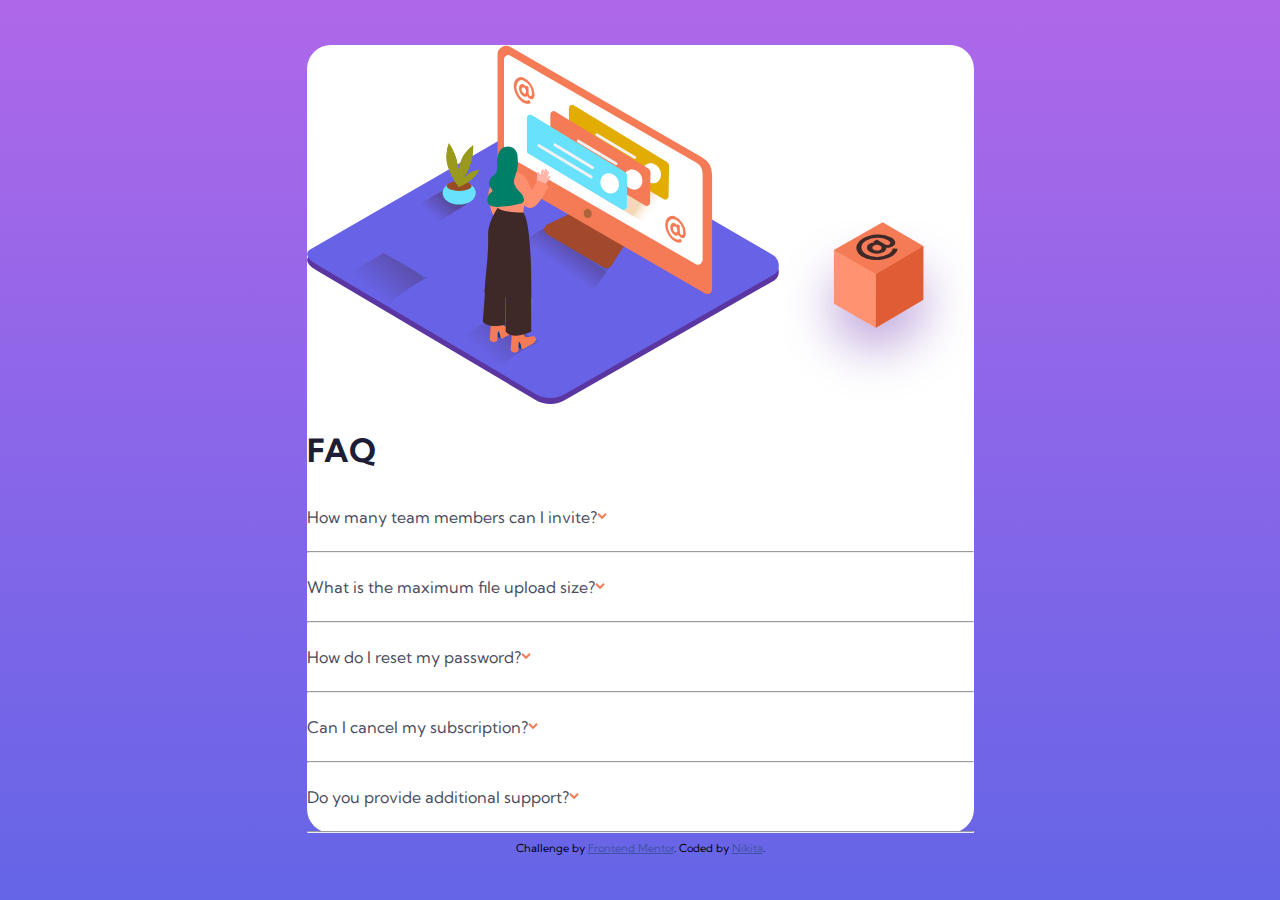
==== faq-accordion-card-main/faq-accordion-card-main/index.html @ f91aa48c "Add files via upload" ====
<!DOCTYPE html>
<html lang="en">
<head>
  <meta charset="UTF-8">
  <meta name="viewport" content="width=device-width, initial-scale=1.0"> <!-- displays site properly based on user's device -->

  <link rel="icon" type="image/png" sizes="32x32" href="./images/favicon-32x32.png">
  <link rel="stylesheet" href="./css/style.css">
  <title>Frontend Mentor | FAQ Accordion Card</title>
  <link rel="preconnect" href="https://fonts.googleapis.com">
  <link rel="preconnect" href="https://fonts.gstatic.com" crossorigin>
  <link href="https://fonts.googleapis.com/css2?family=Kumbh+Sans:wght@400;700&display=swap" rel="stylesheet">
</head>
<body>
  <main>
    <div class="panel">
      <div class="image">
        <picture>
          <source media="(max-width: 375px)" srcset="images\illustration-woman-online-mobile.svg">
          <img src="images\illustration-woman-online-desktop.svg" alt="woman starting at a screen.">
        </picture>
        <picture>
          <source media="(min-width: 375px)" srcset="./images/illustration-box-desktop.svg">
          <img src="">
        </picture>
      </div>
      <div class="info">
        <h1>FAQ</h1>
        <article>
          <div class="flex" id="question-1">
            <p class="question">How many team members can I invite?</p>
            <img id="arrow-1" src="./images/icon-arrow-down.svg" alt="arrow-down.">
          </div>
          <hr>
        </article>
        <article>
          <div class="flex" id="question-2">
            <p class="question">What is the maximum file upload size?</p>
            <img id="arrow-2" src="./images/icon-arrow-down.svg" alt="arrow-down.">
          </div>
          <hr>
        </article>
        <article>
          <div class="flex" id="question-3">
            <p class="question">How do I reset my password?</p>
            <img id="arrow-3" src="./images/icon-arrow-down.svg" alt="arrow-down.">
          </div>
          <hr>
        </article>
        <article>
          <div class="flex" id="question-4">
            <p class="question">Can I cancel my subscription?</p>
            <img id="arrow-4" src="./images/icon-arrow-down.svg" alt="arrow-down.">
          </div>
          <hr>
        </article>
        <article>
          <div class="flex" id="question-5">
            <p class="question">Do you provide additional support?</p>
            <img id="arrow-5" src="./images/icon-arrow-down.svg" alt="arrow-down.">
          </div>
          <hr>
        </article>

      </div>
    </div>
  </main>
  <!--You can invite up to 2 additional users on the Free plan. There is no limit on
  team members for the Premium plan.
  No more than 2GB. All files in your account must fit your allotted storage space.

  Click “Forgot password” from the login page or “Change password” from your profile page.
  A reset link will be emailed to you.


  Yes! Send us a message and we’ll process your request no questions asked.


  Chat and email support is available 24/7. Phone lines are open during normal business hours.-->
  <footer>
    <div class="attribution">
      Challenge by <a href="https://www.frontendmentor.io?ref=challenge" target="_blank">Frontend Mentor</a>.
      Coded by <a href="https://www.frontendmentor.io/profile/tossik8">Nikita</a>.
    </div>
  </footer>

</body>
</html>
---- faq-accordion-card-main/faq-accordion-card-main/css/style.css ----
* {
  box-sizing: border-box;
}

body {
  margin: 0;
  display: flex;
  flex-direction: column;
  min-height: 100vh;
  justify-content: center;
  align-items: center;
  font-family: "Kumbh Sans", sans-serif;
  background: linear-gradient(hsl(273deg, 75%, 66%), hsl(240deg, 73%, 65%)) no-repeat;
}
body main .panel {
  background-color: hsl(0deg, 0%, 100%);
  border-radius: 1.5rem;
}
body main .panel .info h1 {
  color: hsl(238deg, 29%, 16%);
}
body main .panel .info article .flex {
  display: flex;
}
body main .panel .info article .flex img {
  -o-object-fit: contain;
     object-fit: contain;
}
body main .panel .info article .flex .question {
  color: hsl(237deg, 12%, 33%);
  font-weight: 400;
}
body main .panel .info article .flex .question.bold {
  font-weight: 700;
}
body main .panel .info article .flex .question:hover {
  color: hsl(14deg, 88%, 65%);
  cursor: pointer;
}
body main .panel .info article .answer {
  color: hsl(240deg, 6%, 50%);
}
body main .panel .info article hr {
  background-color: hsl(240deg, 5%, 91%);
}
body footer .attribution {
  font-size: 11px;
  text-align: center;
}
body footer .attribution a {
  color: hsl(228deg, 45%, 44%);
}

@media screen and (max-width: 375px) {
  body main .panel {
    display: flex;
    flex-direction: column;
    justify-content: center;
    padding: 0 1.5rem 3rem;
  }
  body main .panel .image {
    background: url(../images/bg-pattern-mobile.svg) no-repeat;
    position: relative;
    background-position: top left 49%;
    width: 100%;
  }
  body main .panel .image img {
    position: relative;
    left: 10%;
    top: -7rem;
    width: 15rem;
  }
  body main .panel .info h1 {
    margin-top: -3.5rem;
    text-align: center;
    font-size: 2.1rem;
  }
}/*# sourceMappingURL=style.css.map */
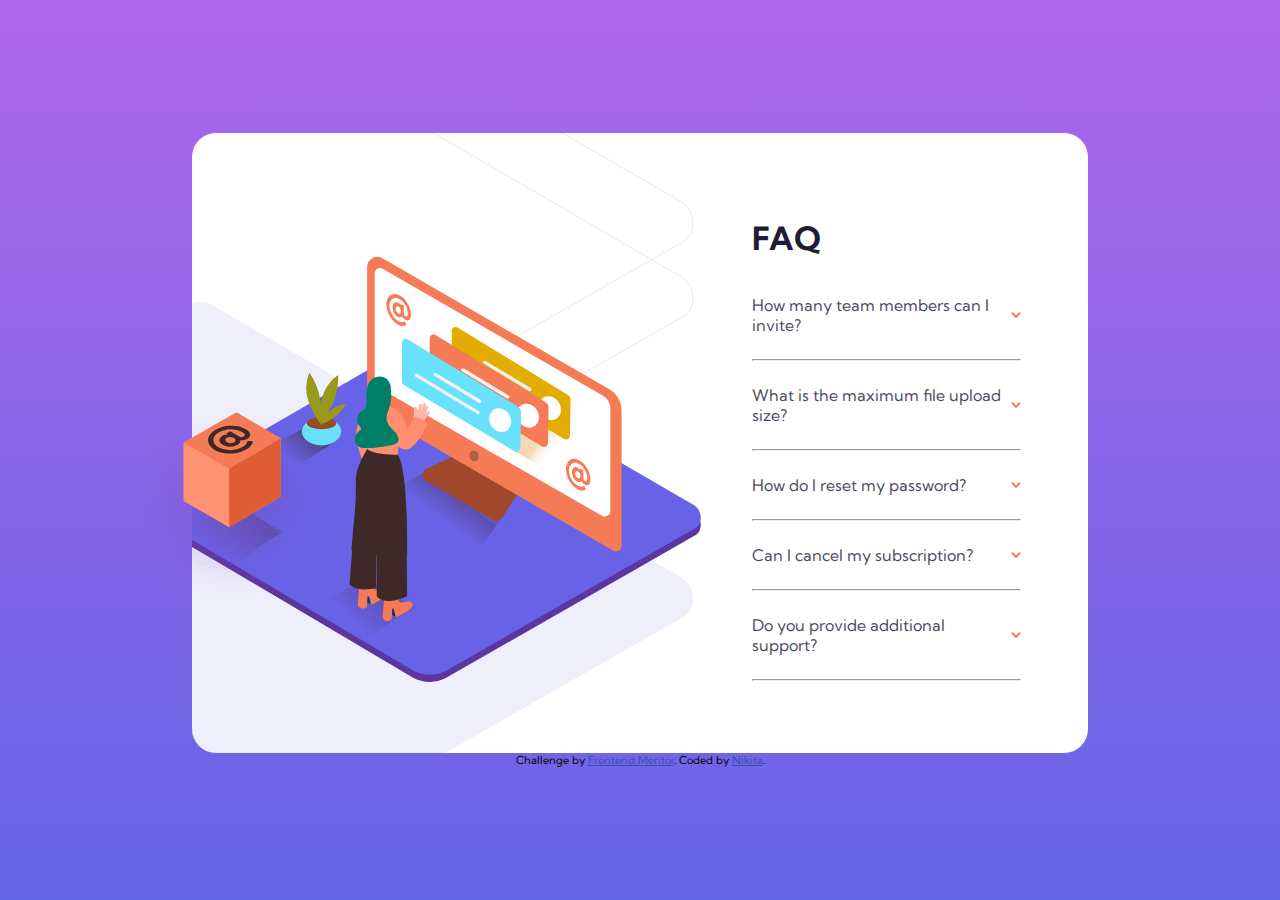
==== commit 17091d08: "Add files via upload" ====
--- a/faq-accordion-card-main/faq-accordion-card-main/index.html
+++ b/faq-accordion-card-main/faq-accordion-card-main/index.html
@@ -3,7 +3,7 @@
 <head>
   <meta charset="UTF-8">
   <meta name="viewport" content="width=device-width, initial-scale=1.0"> <!-- displays site properly based on user's device -->
-
+  <script src="./js/scripts.js"></script>
   <link rel="icon" type="image/png" sizes="32x32" href="./images/favicon-32x32.png">
   <link rel="stylesheet" href="./css/style.css">
   <title>Frontend Mentor | FAQ Accordion Card</title>
@@ -15,48 +15,51 @@
   <main>
     <div class="panel">
       <div class="image">
+        <div class="woman-container">
+          <picture>
+            <source media="(max-width: 376px)" srcset="images\illustration-woman-online-mobile.svg">
+            <img src="images\illustration-woman-online-desktop.svg" alt="woman starting at a screen." class="woman">
+          </picture>
+        </div>
+
         <picture>
-          <source media="(max-width: 375px)" srcset="images\illustration-woman-online-mobile.svg">
-          <img src="images\illustration-woman-online-desktop.svg" alt="woman starting at a screen.">
-        </picture>
-        <picture>
-          <source media="(min-width: 375px)" srcset="./images/illustration-box-desktop.svg">
-          <img src="">
+          <source media="(min-width: 376px)" srcset="./images/illustration-box-desktop.svg">
+          <img class="box" src="">
         </picture>
       </div>
       <div class="info">
         <h1>FAQ</h1>
-        <article>
+        <article class="question-article">
           <div class="flex" id="question-1">
-            <p class="question">How many team members can I invite?</p>
+            <p id="1" class="question">How many team members can I invite?</p>
             <img id="arrow-1" src="./images/icon-arrow-down.svg" alt="arrow-down.">
           </div>
           <hr>
         </article>
-        <article>
+        <article class="question-article">
           <div class="flex" id="question-2">
-            <p class="question">What is the maximum file upload size?</p>
+            <p id="2" class="question">What is the maximum file upload size?</p>
             <img id="arrow-2" src="./images/icon-arrow-down.svg" alt="arrow-down.">
           </div>
           <hr>
         </article>
-        <article>
+        <article class="question-article">
           <div class="flex" id="question-3">
-            <p class="question">How do I reset my password?</p>
+            <p id="3" class="question">How do I reset my password?</p>
             <img id="arrow-3" src="./images/icon-arrow-down.svg" alt="arrow-down.">
           </div>
           <hr>
         </article>
-        <article>
+        <article class="question-article">
           <div class="flex" id="question-4">
-            <p class="question">Can I cancel my subscription?</p>
+            <p id="4" class="question">Can I cancel my subscription?</p>
             <img id="arrow-4" src="./images/icon-arrow-down.svg" alt="arrow-down.">
           </div>
           <hr>
         </article>
-        <article>
+        <article class="question-article">
           <div class="flex" id="question-5">
-            <p class="question">Do you provide additional support?</p>
+            <p id="5" class="question">Do you provide additional support?</p>
             <img id="arrow-5" src="./images/icon-arrow-down.svg" alt="arrow-down.">
           </div>
           <hr>
@@ -65,18 +68,6 @@
       </div>
     </div>
   </main>
-  <!--You can invite up to 2 additional users on the Free plan. There is no limit on
-  team members for the Premium plan.
-  No more than 2GB. All files in your account must fit your allotted storage space.
-
-  Click “Forgot password” from the login page or “Change password” from your profile page.
-  A reset link will be emailed to you.
-
-
-  Yes! Send us a message and we’ll process your request no questions asked.
-
-
-  Chat and email support is available 24/7. Phone lines are open during normal business hours.-->
   <footer>
     <div class="attribution">
       Challenge by <a href="https://www.frontendmentor.io?ref=challenge" target="_blank">Frontend Mentor</a>.
--- a/faq-accordion-card-main/faq-accordion-card-main/css/style.css
+++ b/faq-accordion-card-main/faq-accordion-card-main/css/style.css
@@ -25,10 +25,12 @@
 body main .panel .info article .flex img {
   -o-object-fit: contain;
      object-fit: contain;
+  transition: transform 0.6s ease;
 }
 body main .panel .info article .flex .question {
   color: hsl(237deg, 12%, 33%);
   font-weight: 400;
+  font-size: 0.75rem;
 }
 body main .panel .info article .flex .question.bold {
   font-weight: 700;
@@ -37,8 +39,15 @@
   color: hsl(14deg, 88%, 65%);
   cursor: pointer;
 }
+body main .panel .info article .flex .rotate-img {
+  transform: rotate(180deg);
+  transition: transform 0.5s ease-in;
+}
 body main .panel .info article .answer {
   color: hsl(240deg, 6%, 50%);
+  font-size: 0.75rem;
+  margin-top: -0.3rem;
+  width: 86%;
 }
 body main .panel .info article hr {
   background-color: hsl(240deg, 5%, 91%);
@@ -51,7 +60,11 @@
   color: hsl(228deg, 45%, 44%);
 }
 
-@media screen and (max-width: 375px) {
+@media screen and (max-width: 376px) {
+  body main {
+    margin-top: 5rem;
+    width: 90%;
+  }
   body main .panel {
     display: flex;
     flex-direction: column;
@@ -60,19 +73,85 @@
   }
   body main .panel .image {
     background: url(../images/bg-pattern-mobile.svg) no-repeat;
-    position: relative;
-    background-position: top left 49%;
-    width: 100%;
+    background-position: top 1.5rem left 1.5rem;
+    background-size: 80%;
   }
   body main .panel .image img {
     position: relative;
-    left: 10%;
-    top: -7rem;
-    width: 15rem;
+    width: 80%;
+    top: -20vw;
+    left: 1.5rem;
   }
   body main .panel .info h1 {
     margin-top: -3.5rem;
     text-align: center;
     font-size: 2.1rem;
   }
+  body main .panel .info article .flex .question {
+    width: 80%;
+  }
+  body main .panel .info .question-article:nth-of-type(1) .flex {
+    gap: 3.8rem;
+  }
+  body main .panel .info .question-article:nth-of-type(2) .flex {
+    gap: 3.9rem;
+  }
+  body main .panel .info .question-article:nth-of-type(3) .flex {
+    gap: 23.4%;
+  }
+  body main .panel .info .question-article:nth-of-type(4) .flex {
+    gap: 22.4%;
+  }
+  body main .panel .info .question-article:nth-of-type(5) .flex {
+    gap: 3.4rem;
+  }
+}
+@media screen and (min-width: 376px) {
+  body main {
+    width: 70%;
+  }
+  body main .panel {
+    display: grid;
+    grid-template-columns: 1fr 1fr;
+    grid-template-areas: "a b";
+  }
+  body main .panel .image {
+    grid-area: a;
+  }
+  body main .panel .image .woman-container {
+    overflow: hidden;
+    background: url(../images/bg-pattern-desktop.svg) no-repeat;
+    background-size: auto;
+    background-position: top -13rem left -29rem;
+    height: 100%;
+    display: flex;
+    align-items: center;
+  }
+  body main .panel .image .woman-container .woman {
+    position: relative;
+    left: -4vw;
+    width: 35rem;
+    margin-top: 10%;
+  }
+  body main .panel .image .box {
+    position: absolute;
+    width: 13rem;
+    top: 45.5vh;
+    left: 10%;
+    margin-bottom: -10rem;
+  }
+  body main .panel .info {
+    grid-area: b;
+    width: 80%;
+    padding: 4rem 0;
+  }
+  body main .panel .info article .flex {
+    justify-content: space-between;
+  }
+  body main .panel .info article .flex .question {
+    font-size: 1rem;
+  }
+  body main .panel .info article .answer {
+    font-size: 0.8rem;
+  }
 }/*# sourceMappingURL=style.css.map */